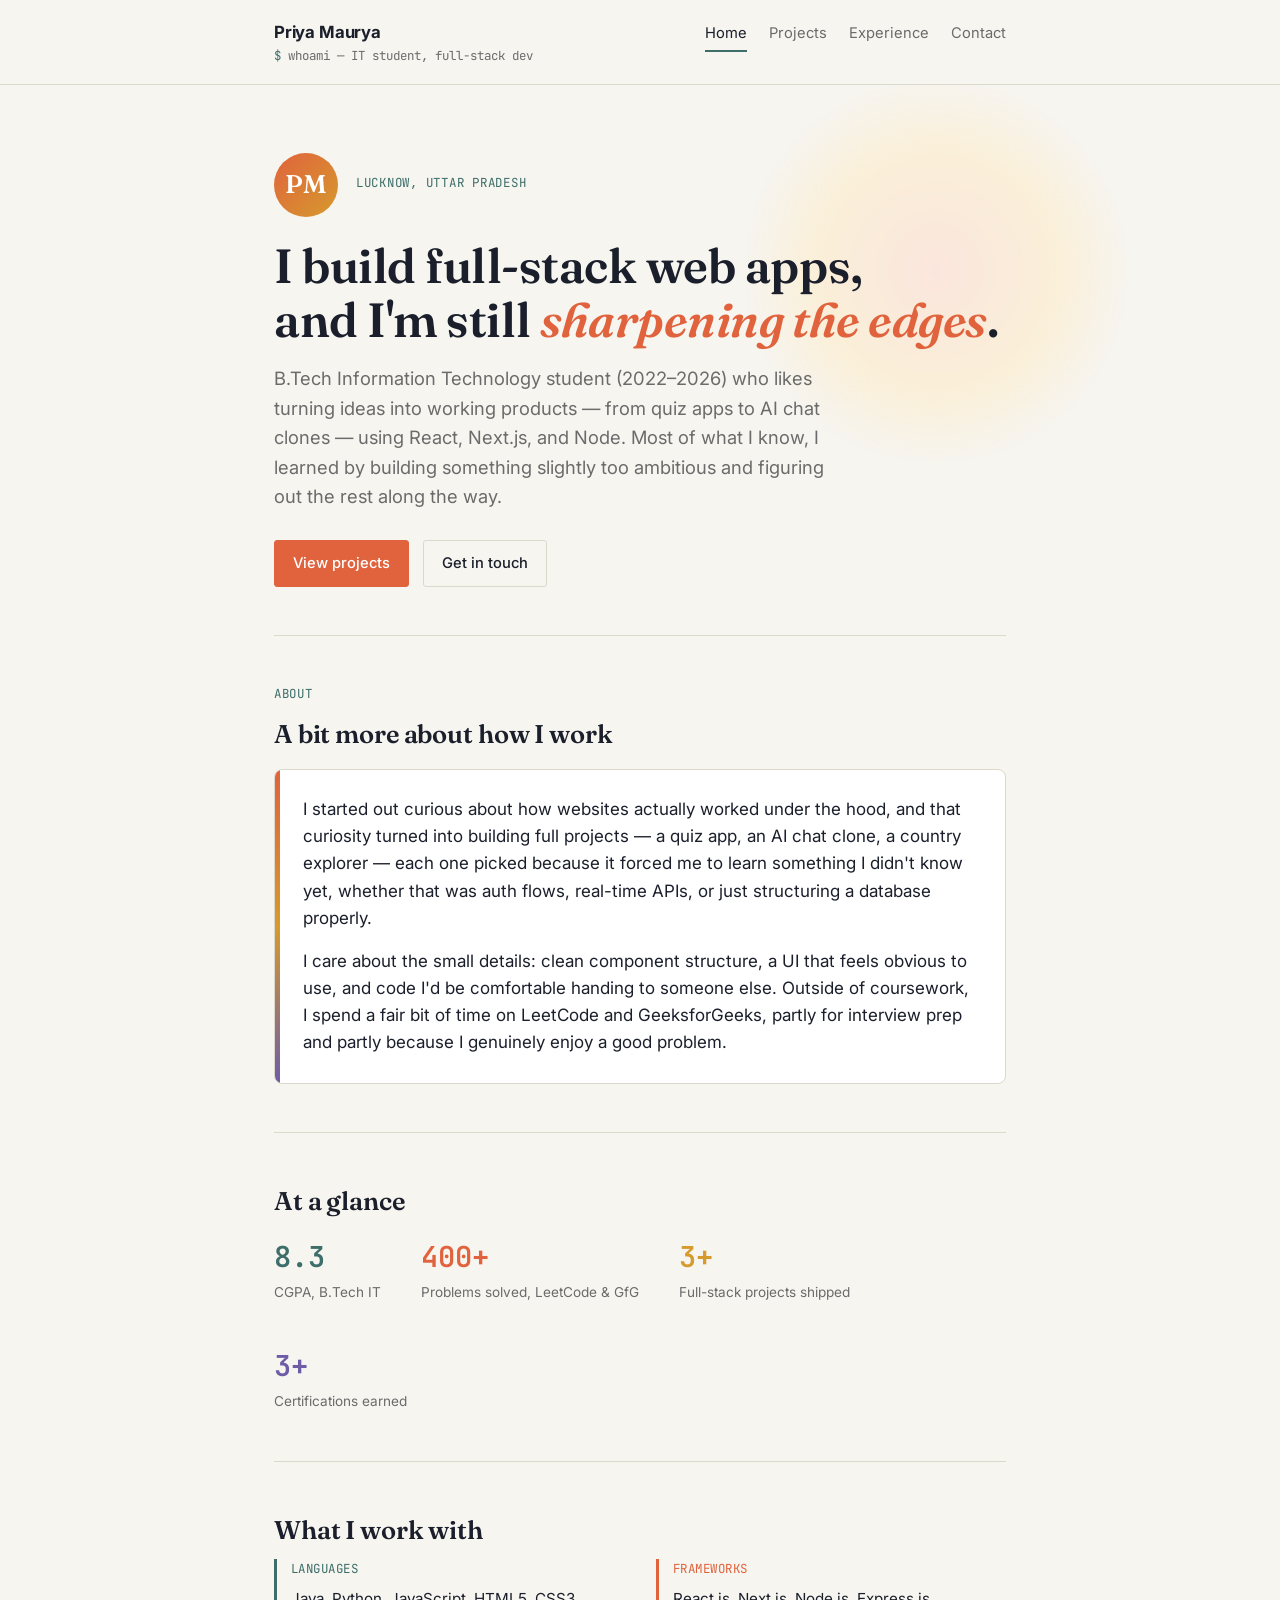
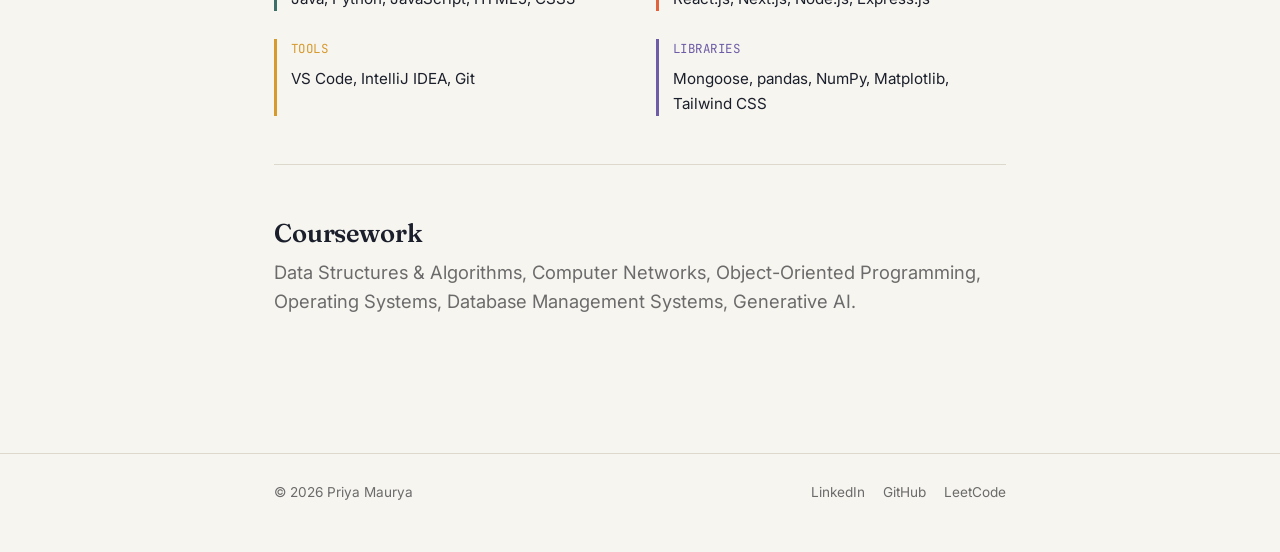
==== index.html @ aa79df45 "Add files via upload" ====
<!DOCTYPE html>
<html lang="en">
<head>
<meta charset="UTF-8">
<meta name="viewport" content="width=device-width, initial-scale=1.0">
<title>Priya Maurya — Software Developer</title>
<link rel="preconnect" href="https://fonts.googleapis.com">
<link href="https://fonts.googleapis.com/css2?family=Inter:wght@400;500;600;700&family=Fraunces:ital,opsz,wght@0,9..144,500;0,9..144,600;1,9..144,500&family=JetBrains+Mono:wght@400;500;600&display=swap" rel="stylesheet">
<link rel="stylesheet" href="style.css">
</head>
<body>

<header class="site">
  <div class="header-inner">
    <div>
      <div class="brand">Priya Maurya</div>
      <div class="statusline"><span class="prompt">$</span> whoami &mdash; IT student, full-stack dev</div>
    </div>
    <nav class="site">
      <a href="index.html" class="active">Home</a>
      <a href="projects.html">Projects</a>
      <a href="experience.html">Experience</a>
      <a href="contact.html">Contact</a>
    </nav>
  </div>
</header>

<main>
  <div class="shell">

    <section class="hero">
      <div style="display:flex; gap:18px; align-items:center; margin-bottom:22px;">
        <div class="badge">PM</div>
        <div>
          <p class="eyebrow" style="margin-bottom:4px;">Lucknow, Uttar Pradesh</p>
        </div>
      </div>
      <h1>I build full-stack web apps,<br>and I'm still <em>sharpening the edges</em>.</h1>
      <p class="lede">B.Tech Information Technology student (2022&ndash;2026) who likes turning ideas into working products &mdash; from quiz apps to AI chat clones &mdash; using React, Next.js, and Node. Most of what I know, I learned by building something slightly too ambitious and figuring out the rest along the way.</p>
      <div class="btn-row">
        <a class="btn primary" href="projects.html">View projects</a>
        <a class="btn ghost" href="contact.html">Get in touch</a>
      </div>
    </section>

    <hr class="rule">

    <section>
      <p class="eyebrow">About</p>
      <h2 style="margin-bottom:14px;">A bit more about how I work</h2>
      <div class="callout">
        <p>I started out curious about how websites actually worked under the hood, and that curiosity turned into building full projects &mdash; a quiz app, an AI chat clone, a country explorer &mdash; each one picked because it forced me to learn something I didn't know yet, whether that was auth flows, real-time APIs, or just structuring a database properly.</p>
        <p>I care about the small details: clean component structure, a UI that feels obvious to use, and code I'd be comfortable handing to someone else. Outside of coursework, I spend a fair bit of time on LeetCode and GeeksforGeeks, partly for interview prep and partly because I genuinely enjoy a good problem.</p>
      </div>
    </section>

    <hr class="rule">

    <section>
      <h2>At a glance</h2>
      <div class="stat-strip">
        <div class="stat s-teal">
          <div class="num">8.3</div>
          <div class="label">CGPA, B.Tech IT</div>
        </div>
        <div class="stat s-coral">
          <div class="num">400+</div>
          <div class="label">Problems solved, LeetCode &amp; GfG</div>
        </div>
        <div class="stat s-amber">
          <div class="num">3+</div>
          <div class="label">Full-stack projects shipped</div>
        </div>
        <div class="stat s-lavender">
          <div class="num">3+</div>
          <div class="label">Certifications earned</div>
        </div>
      </div>
    </section>

    <hr class="rule">

    <section>
      <h2>What I work with</h2>
      <div class="skills-grid">
        <div class="skill-cat c-teal">
          <div class="label">Languages</div>
          <div class="items">Java, Python, JavaScript, HTML5, CSS3</div>
        </div>
        <div class="skill-cat c-coral">
          <div class="label">Frameworks</div>
          <div class="items">React.js, Next.js, Node.js, Express.js</div>
        </div>
        <div class="skill-cat c-amber">
          <div class="label">Tools</div>
          <div class="items">VS Code, IntelliJ IDEA, Git</div>
        </div>
        <div class="skill-cat c-lavender">
          <div class="label">Libraries</div>
          <div class="items">Mongoose, pandas, NumPy, Matplotlib, Tailwind CSS</div>
        </div>
      </div>
    </section>

    <hr class="rule">

    <section>
      <h2>Coursework</h2>
      <p class="lede" style="max-width:100%;">Data Structures &amp; Algorithms, Computer Networks, Object-Oriented Programming, Operating Systems, Database Management Systems, Generative AI.</p>
    </section>

  </div>
</main>

<footer class="site">
  <div class="footer-inner">
    <span>&copy; 2026 Priya Maurya</span>
    <div class="footer-links">
      <a href="https://linkedin.com" target="_blank" rel="noopener">LinkedIn</a>
      <a href="https://github.com" target="_blank" rel="noopener">GitHub</a>
      <a href="https://leetcode.com" target="_blank" rel="noopener">LeetCode</a>
    </div>
  </div>
</footer>

</body>
</html>
---- style.css ----
/* ===== Tokens ===== */
:root {
  --ink: #1A1F2B;
  --bg: #F7F5F0;
  --bg-raised: #FFFFFF;
  --accent: #3D6E6A;
  --accent-soft: #E4ECEA;
  --coral: #E0633D;
  --coral-soft: #FBE6DD;
  --amber: #D69A2D;
  --amber-soft: #FAEFD8;
  --lavender: #6E5DA6;
  --lavender-soft: #EBE6F5;
  --gray: #6B6B6B;
  --rule: #DDD8CC;
  --max-w: 780px;
}

@font-face {
  font-family: 'sys-mono';
  src: local('JetBrains Mono');
}

* { box-sizing: border-box; }

html { scroll-behavior: smooth; }

body {
  margin: 0;
  background: var(--bg);
  color: var(--ink);
  font-family: 'Inter', -apple-system, BlinkMacSystemFont, 'Segoe UI', sans-serif;
  font-size: 17px;
  line-height: 1.6;
  -webkit-font-smoothing: antialiased;
}

.mono {
  font-family: 'JetBrains Mono', 'SFMono-Regular', Consolas, monospace;
}

.display {
  font-family: 'Fraunces', 'Georgia', serif;
}

a { color: inherit; text-decoration: none; }

img { max-width: 100%; display: block; }

/* ===== Layout shell ===== */
.shell {
  max-width: var(--max-w);
  margin: 0 auto;
  padding: 0 24px;
}

/* ===== Header / nav ===== */
header.site {
  border-bottom: 1px solid var(--rule);
  background: var(--bg);
  position: sticky;
  top: 0;
  z-index: 10;
}

.header-inner {
  max-width: var(--max-w);
  margin: 0 auto;
  padding: 18px 24px;
  display: flex;
  align-items: baseline;
  justify-content: space-between;
  gap: 16px;
  flex-wrap: wrap;
}

.brand {
  font-weight: 700;
  font-size: 1.05rem;
  letter-spacing: -0.01em;
}

.statusline {
  font-family: 'JetBrains Mono', monospace;
  font-size: 0.78rem;
  color: var(--gray);
}

.statusline .prompt { color: var(--accent); }

nav.site {
  display: flex;
  gap: 22px;
  font-size: 0.92rem;
}

nav.site a {
  color: var(--gray);
  padding: 4px 0;
  border-bottom: 2px solid transparent;
  transition: color 0.15s ease, border-color 0.15s ease;
}

nav.site a:hover,
nav.site a.active {
  color: var(--ink);
  border-bottom-color: var(--accent);
}

/* ===== Footer ===== */
footer.site {
  border-top: 1px solid var(--rule);
  margin-top: 80px;
}

.footer-inner {
  max-width: var(--max-w);
  margin: 0 auto;
  padding: 28px 24px 48px;
  display: flex;
  justify-content: space-between;
  align-items: center;
  flex-wrap: wrap;
  gap: 12px;
  font-size: 0.85rem;
  color: var(--gray);
}

.footer-links {
  display: flex;
  gap: 18px;
}

.footer-links a:hover { color: var(--accent); }

/* ===== Generic blocks ===== */
main {
  padding: 56px 0 40px;
}

.hero {
  position: relative;
  padding-top: 12px;
}

.hero::before {
  content: "";
  position: absolute;
  top: -60px;
  right: -120px;
  width: 380px;
  height: 380px;
  background: radial-gradient(circle, var(--coral-soft) 0%, var(--amber-soft) 45%, transparent 72%);
  filter: blur(2px);
  z-index: -1;
  pointer-events: none;
}

.eyebrow {
  font-family: 'JetBrains Mono', monospace;
  font-size: 0.78rem;
  letter-spacing: 0.06em;
  text-transform: uppercase;
  color: var(--accent);
  margin: 0 0 10px;
}

h1 {
  font-family: 'Fraunces', 'Georgia', serif;
  font-weight: 600;
  font-size: clamp(2.1rem, 5vw, 3rem);
  line-height: 1.12;
  letter-spacing: -0.01em;
  margin: 0 0 18px;
}

h1 em {
  font-style: italic;
  color: var(--coral);
}

h2 {
  font-family: 'Fraunces', 'Georgia', serif;
  font-weight: 600;
  font-size: 1.6rem;
  letter-spacing: -0.005em;
  margin: 0 0 4px;
}

h3 {
  font-size: 1.08rem;
  margin: 0 0 2px;
}

p { margin: 0 0 16px; color: var(--ink); }

.lede {
  font-size: 1.15rem;
  color: var(--gray);
  max-width: 560px;
}

.rule {
  border: none;
  border-top: 1px solid var(--rule);
  margin: 48px 0;
}

section + section { margin-top: 48px; }

/* ===== Buttons / links-as-CTA ===== */
.btn-row {
  display: flex;
  gap: 14px;
  flex-wrap: wrap;
  margin-top: 28px;
}

.btn {
  display: inline-flex;
  align-items: center;
  gap: 8px;
  padding: 11px 18px;
  border: 1px solid var(--ink);
  border-radius: 3px;
  font-size: 0.92rem;
  font-weight: 500;
  transition: background 0.15s ease, color 0.15s ease;
}

.btn.primary {
  background: var(--coral);
  color: #FFFFFF;
  border-color: var(--coral);
}

.btn.primary:hover { background: #C8502E; border-color: #C8502E; }

.btn.ghost {
  border-color: var(--rule);
  color: var(--ink);
}

.btn.ghost:hover { border-color: var(--accent); color: var(--accent); }

/* ===== Cards / list rows ===== */
.row {
  display: flex;
  justify-content: space-between;
  align-items: baseline;
  gap: 16px;
  padding: 22px 0;
  border-bottom: 1px solid var(--rule);
}

.row:first-of-type { border-top: 1px solid var(--rule); }

.row .meta {
  font-family: 'JetBrains Mono', monospace;
  font-size: 0.78rem;
  color: var(--gray);
  white-space: nowrap;
}

.tag-row {
  display: flex;
  gap: 8px;
  flex-wrap: wrap;
  margin: 10px 0 0;
}

.tag {
  font-family: 'JetBrains Mono', monospace;
  font-size: 0.74rem;
  background: var(--accent-soft);
  color: var(--accent);
  padding: 4px 9px;
  border-radius: 3px;
}

.tag.t-coral { background: var(--coral-soft); color: var(--coral); }
.tag.t-amber { background: var(--amber-soft); color: var(--amber); }
.tag.t-lavender { background: var(--lavender-soft); color: var(--lavender); }

.callout {
  background: var(--bg-raised);
  border: 1px solid var(--rule);
  border-radius: 8px;
  padding: 26px 28px;
  position: relative;
  overflow: hidden;
}

.callout::before {
  content: "";
  position: absolute;
  top: 0;
  left: 0;
  width: 5px;
  height: 100%;
  background: linear-gradient(180deg, var(--coral), var(--amber), var(--lavender));
}

.callout p:last-child { margin-bottom: 0; }

.project-block {
  padding: 28px 0 28px 18px;
  border-bottom: 1px solid var(--rule);
  border-left: 3px solid var(--proj-color, var(--accent));
}

.project-block:first-of-type { border-top: 1px solid var(--rule); }

.project-block.p-coral { --proj-color: var(--coral); }
.project-block.p-amber { --proj-color: var(--amber); }
.project-block.p-lavender { --proj-color: var(--lavender); }

.project-head {
  display: flex;
  justify-content: space-between;
  align-items: baseline;
  gap: 16px;
  flex-wrap: wrap;
}

.project-date {
  font-family: 'JetBrains Mono', monospace;
  font-size: 0.78rem;
  color: var(--gray);
  white-space: nowrap;
}

ul.bullets {
  margin: 12px 0 0;
  padding-left: 20px;
}

ul.bullets li {
  margin-bottom: 8px;
  color: var(--ink);
}

/* ===== Skills grid ===== */
.skills-grid {
  display: grid;
  grid-template-columns: repeat(2, 1fr);
  gap: 28px 32px;
  margin-top: 8px;
}

.skill-cat {
  border-left: 3px solid var(--cat-color, var(--accent));
  padding-left: 14px;
}

.skill-cat .label {
  font-family: 'JetBrains Mono', monospace;
  font-size: 0.78rem;
  text-transform: uppercase;
  letter-spacing: 0.04em;
  color: var(--cat-color, var(--gray));
  margin-bottom: 8px;
}

.skill-cat .items {
  color: var(--ink);
  font-size: 0.95rem;
}

.skill-cat.c-teal { --cat-color: var(--accent); }
.skill-cat.c-coral { --cat-color: var(--coral); }
.skill-cat.c-amber { --cat-color: var(--amber); }
.skill-cat.c-lavender { --cat-color: var(--lavender); }

/* ===== Stat strip ===== */
.stat-strip {
  display: flex;
  gap: 40px;
  flex-wrap: wrap;
  margin-top: 12px;
}

.stat .num {
  font-family: 'JetBrains Mono', monospace;
  font-size: 1.8rem;
  color: var(--stat-color, var(--accent));
  font-weight: 600;
}

.stat .label {
  font-size: 0.85rem;
  color: var(--gray);
  margin-top: 2px;
}

.stat.s-teal { --stat-color: var(--accent); }
.stat.s-coral { --stat-color: var(--coral); }
.stat.s-amber { --stat-color: var(--amber); }
.stat.s-lavender { --stat-color: var(--lavender); }

/* ===== Contact page ===== */
.contact-grid {
  display: grid;
  gap: 0;
  margin-top: 8px;
}

.contact-row {
  display: flex;
  justify-content: space-between;
  align-items: center;
  padding: 18px 0;
  border-bottom: 1px solid var(--rule);
}

.contact-row:first-of-type { border-top: 1px solid var(--rule); }

.contact-row .label {
  font-family: 'JetBrains Mono', monospace;
  font-size: 0.8rem;
  color: var(--gray);
}

.contact-row .value { font-size: 1rem; }

.contact-row a:hover { color: var(--accent); }

/* ===== Avatar badge ===== */
.badge {
  width: 64px;
  height: 64px;
  border-radius: 50%;
  background: linear-gradient(135deg, var(--coral), var(--amber));
  color: #FFFFFF;
  font-family: 'Fraunces', serif;
  font-size: 1.6rem;
  font-weight: 600;
  display: flex;
  align-items: center;
  justify-content: center;
  flex-shrink: 0;
}

/* ===== Responsive ===== */
@media (max-width: 600px) {
  .skills-grid { grid-template-columns: 1fr; }
  .header-inner { flex-direction: column; align-items: flex-start; gap: 8px; }
  nav.site { gap: 16px; font-size: 0.88rem; }
  .row, .project-head { flex-direction: column; align-items: flex-start; gap: 4px; }
  .callout { padding: 20px 20px 20px 24px; }
  .hero::before { width: 240px; height: 240px; top: -40px; right: -80px; }
}

/* ===== Reduced motion ===== */
@media (prefers-reduced-motion: reduce) {
  html { scroll-behavior: auto; }
  * { transition: none !important; }
}

/* ===== Focus visibility ===== */
a:focus-visible, button:focus-visible {
  outline: 2px solid var(--accent);
  outline-offset: 2px;
}
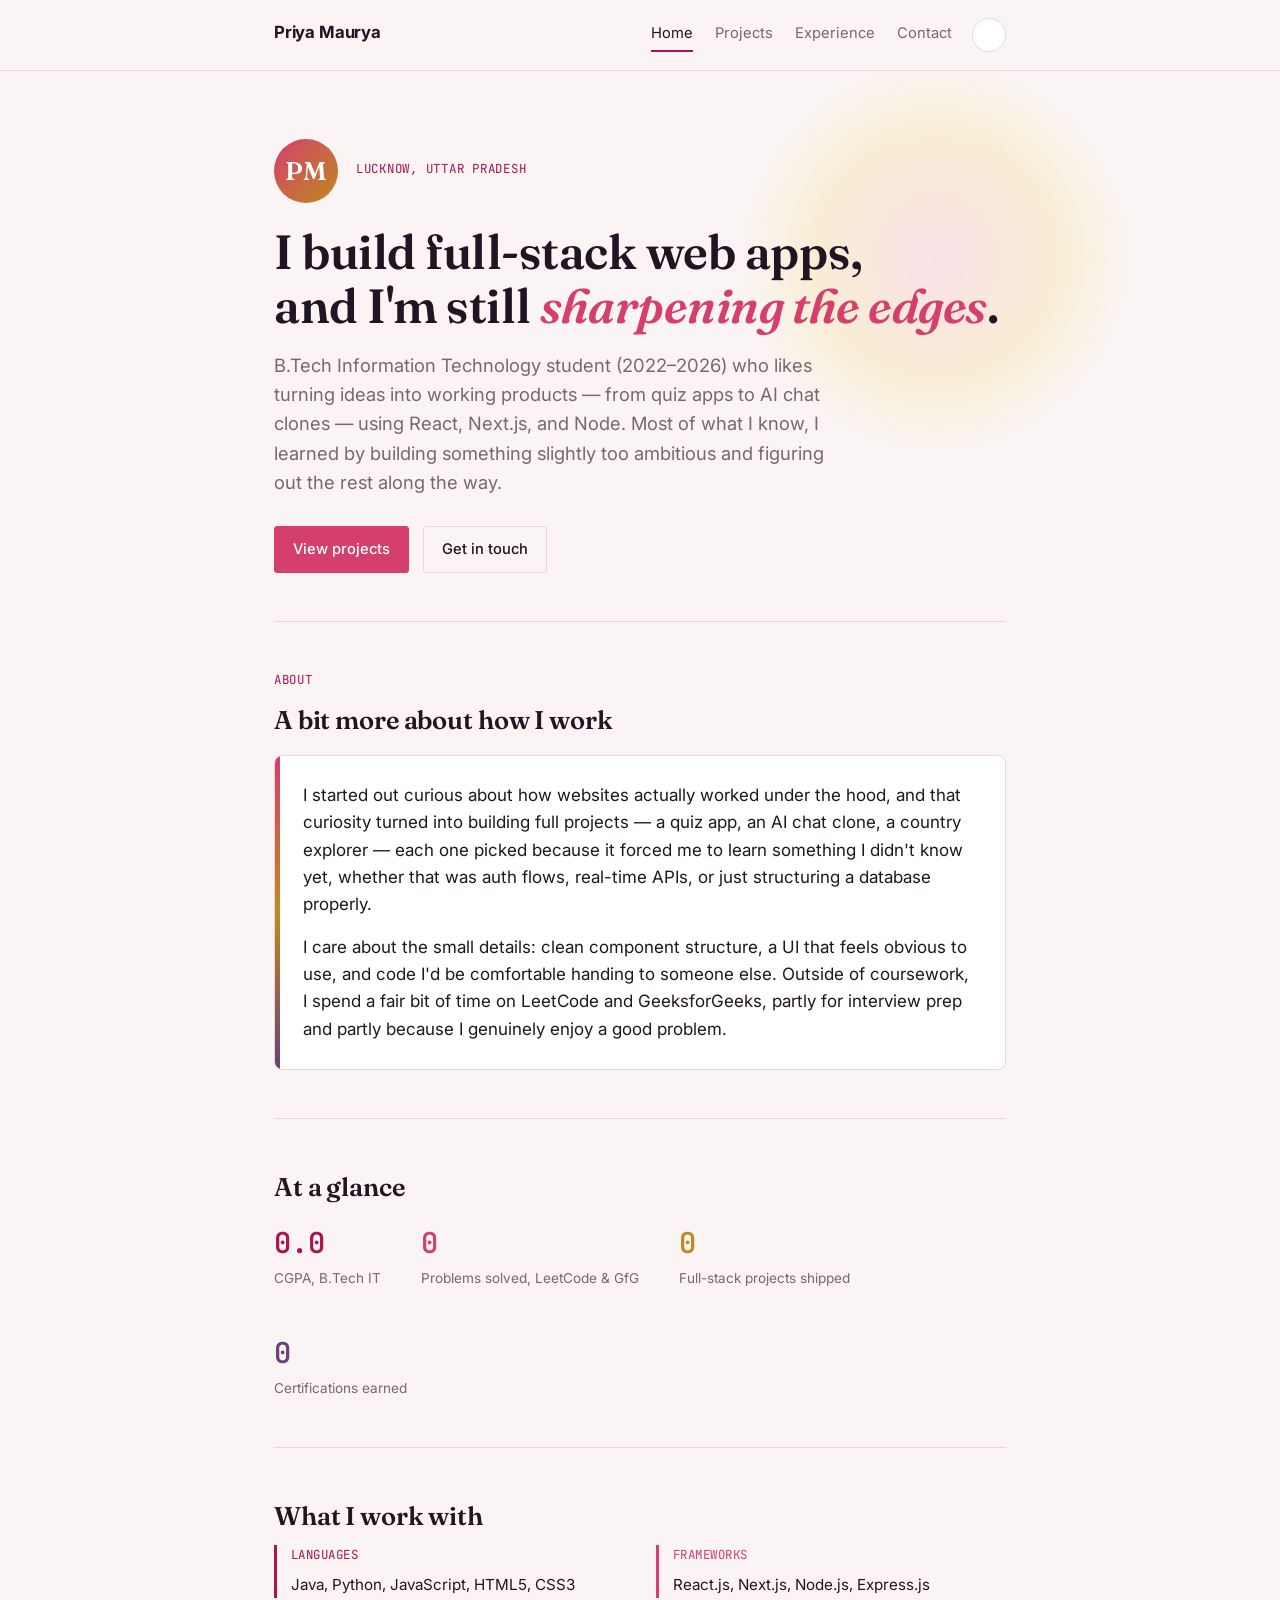
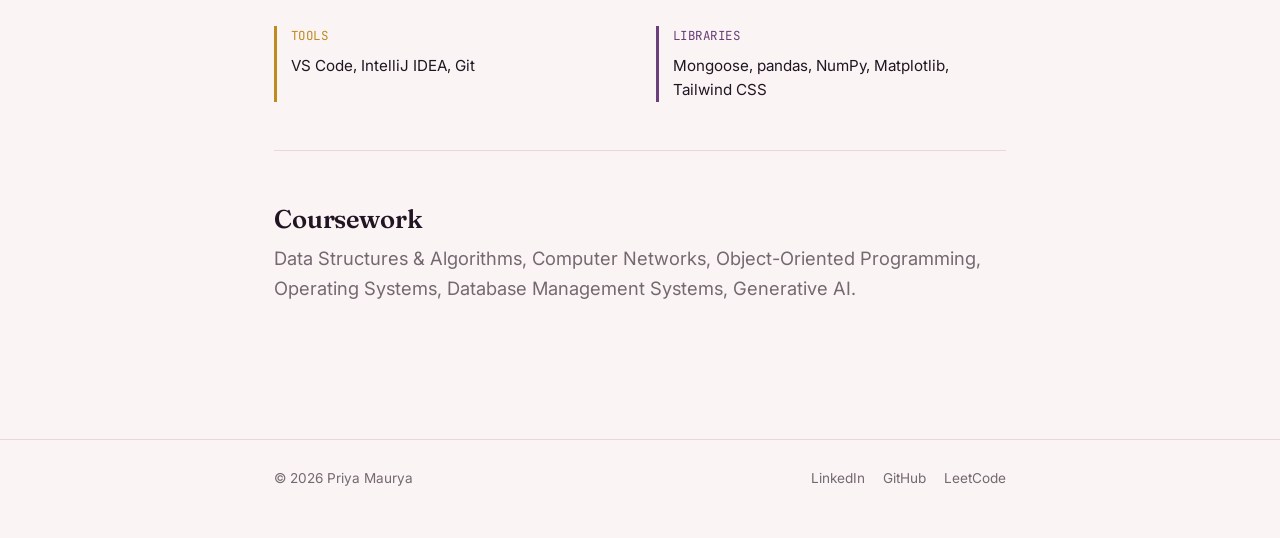
==== commit 032912ad: "Implement theme toggle and update footer links Added theme toggle functionality and updated footer e" ====
--- a/index.html
+++ b/index.html
@@ -7,6 +7,16 @@
 <link rel="preconnect" href="https://fonts.googleapis.com">
 <link href="https://fonts.googleapis.com/css2?family=Inter:wght@400;500;600;700&family=Fraunces:ital,opsz,wght@0,9..144,500;0,9..144,600;1,9..144,500&family=JetBrains+Mono:wght@400;500;600&display=swap" rel="stylesheet">
 <link rel="stylesheet" href="style.css">
+<script>
+  (function () {
+    try {
+      var saved = localStorage.getItem('portfolio-theme');
+      var prefersDark = window.matchMedia && window.matchMedia('(prefers-color-scheme: dark)').matches;
+      var theme = saved || (prefersDark ? 'dark' : 'light');
+      if (theme === 'dark') document.documentElement.setAttribute('data-theme', 'dark');
+    } catch (e) {}
+  })();
+</script>
 </head>
 <body>
 
@@ -14,14 +24,17 @@
   <div class="header-inner">
     <div>
       <div class="brand">Priya Maurya</div>
-      <div class="statusline"><span class="prompt">$</span> whoami &mdash; IT student, full-stack dev</div>
+      <div class="statusline" data-typing="whoami — IT student, full-stack dev"></div>
     </div>
-    <nav class="site">
-      <a href="index.html" class="active">Home</a>
-      <a href="projects.html">Projects</a>
-      <a href="experience.html">Experience</a>
-      <a href="contact.html">Contact</a>
-    </nav>
+    <div class="nav-row">
+      <nav class="site">
+        <a href="index.html" class="active">Home</a>
+        <a href="projects.html">Projects</a>
+        <a href="experience.html">Experience</a>
+        <a href="contact.html">Contact</a>
+      </nav>
+      <button class="theme-toggle" aria-label="Switch to dark mode"></button>
+    </div>
   </div>
 </header>
 
@@ -60,19 +73,19 @@
       <h2>At a glance</h2>
       <div class="stat-strip">
         <div class="stat s-teal">
-          <div class="num">8.3</div>
+          <div class="num" data-count="8.3">0.0</div>
           <div class="label">CGPA, B.Tech IT</div>
         </div>
         <div class="stat s-coral">
-          <div class="num">400+</div>
+          <div class="num" data-count="400" data-suffix="+">0</div>
           <div class="label">Problems solved, LeetCode &amp; GfG</div>
         </div>
         <div class="stat s-amber">
-          <div class="num">3+</div>
+          <div class="num" data-count="5" data-suffix="+">0</div>
           <div class="label">Full-stack projects shipped</div>
         </div>
         <div class="stat s-lavender">
-          <div class="num">3+</div>
+          <div class="num" data-count="6" data-suffix="+">0</div>
           <div class="label">Certifications earned</div>
         </div>
       </div>
@@ -115,6 +128,7 @@
 <footer class="site">
   <div class="footer-inner">
     <span>&copy; 2026 Priya Maurya</span>
+    <span class="footer-ticker" data-ticker></span>
     <div class="footer-links">
       <a href="https://linkedin.com" target="_blank" rel="noopener">LinkedIn</a>
       <a href="https://github.com" target="_blank" rel="noopener">GitHub</a>
@@ -123,5 +137,6 @@
   </div>
 </footer>
 
+<script src="script.js"></script>
 </body>
-</html>+</html>
--- a/style.css
+++ b/style.css
@@ -1,19 +1,34 @@
-/* ===== Tokens ===== */
 :root {
-  --ink: #1A1F2B;
-  --bg: #F7F5F0;
+  --ink: #211523;
+  --bg: #FAF5F4;
   --bg-raised: #FFFFFF;
-  --accent: #3D6E6A;
-  --accent-soft: #E4ECEA;
-  --coral: #E0633D;
-  --coral-soft: #FBE6DD;
-  --amber: #D69A2D;
-  --amber-soft: #FAEFD8;
-  --lavender: #6E5DA6;
-  --lavender-soft: #EBE6F5;
-  --gray: #6B6B6B;
-  --rule: #DDD8CC;
+  --accent: #A8154F;
+  --accent-soft: #F7DCE4;
+  --coral: #D43F6E;
+  --coral-soft: #FBE1E8;
+  --amber: #BF8A1F;
+  --amber-soft: #F8EDD4;
+  --lavender: #6B3F7A;
+  --lavender-soft: #EDE0F0;
+  --gray: #756871;
+  --rule: #E8D7DB;
   --max-w: 780px;
+}
+
+[data-theme="dark"] {
+  --ink: #F3E9EE;
+  --bg: #1C1218;
+  --bg-raised: #271A22;
+  --accent: #E8487C;
+  --accent-soft: #3A1F2B;
+  --coral: #F0698F;
+  --coral-soft: #3D2230;
+  --amber: #E0B454;
+  --amber-soft: #3A2D17;
+  --lavender: #A876BD;
+  --lavender-soft: #312038;
+  --gray: #B09AA8;
+  --rule: #3A2832;
 }
 
 @font-face {
@@ -33,6 +48,7 @@
   font-size: 17px;
   line-height: 1.6;
   -webkit-font-smoothing: antialiased;
+  transition: background 0.25s ease, color 0.25s ease;
 }
 
 .mono {
@@ -47,14 +63,12 @@
 
 img { max-width: 100%; display: block; }
 
-/* ===== Layout shell ===== */
 .shell {
   max-width: var(--max-w);
   margin: 0 auto;
   padding: 0 24px;
 }
 
-/* ===== Header / nav ===== */
 header.site {
   border-bottom: 1px solid var(--rule);
   background: var(--bg);
@@ -88,6 +102,19 @@
 
 .statusline .prompt { color: var(--accent); }
 
+.type-cursor {
+  display: inline-block;
+  width: 2px;
+  background: var(--accent);
+  margin-left: 1px;
+  animation: blink 1s step-end infinite;
+}
+
+@keyframes blink {
+  0%, 50% { opacity: 1; }
+  50.01%, 100% { opacity: 0; }
+}
+
 nav.site {
   display: flex;
   gap: 22px;
@@ -107,7 +134,31 @@
   border-bottom-color: var(--accent);
 }
 
-/* ===== Footer ===== */
+.theme-toggle {
+  width: 34px;
+  height: 34px;
+  border: 1px solid var(--rule);
+  border-radius: 50%;
+  background: var(--bg-raised);
+  color: var(--ink);
+  display: flex;
+  align-items: center;
+  justify-content: center;
+  cursor: pointer;
+  flex-shrink: 0;
+  transition: border-color 0.15s ease, transform 0.15s ease;
+}
+
+.theme-toggle:hover { border-color: var(--accent); transform: scale(1.06); }
+
+.theme-toggle svg { width: 16px; height: 16px; }
+
+.nav-row {
+  display: flex;
+  align-items: center;
+  gap: 20px;
+}
+
 footer.site {
   border-top: 1px solid var(--rule);
   margin-top: 80px;
@@ -133,7 +184,31 @@
 
 .footer-links a:hover { color: var(--accent); }
 
-/* ===== Generic blocks ===== */
+.footer-ticker {
+  font-family: 'JetBrains Mono', monospace;
+  font-size: 0.78rem;
+  color: var(--gray);
+}
+
+.footer-ticker .dot {
+  display: inline-block;
+  width: 6px;
+  height: 6px;
+  border-radius: 50%;
+  background: var(--accent);
+  margin-right: 7px;
+  animation: pulse 1.8s ease-in-out infinite;
+}
+
+@keyframes pulse {
+  0%, 100% { opacity: 1; }
+  50% { opacity: 0.35; }
+}
+
+@media (prefers-reduced-motion: reduce) {
+  .footer-ticker .dot { animation: none; }
+}
+
 main {
   padding: 56px 0 40px;
 }
@@ -208,7 +283,21 @@
 
 section + section { margin-top: 48px; }
 
-/* ===== Buttons / links-as-CTA ===== */
+.reveal {
+  opacity: 0;
+  transform: translateY(18px);
+  transition: opacity 0.6s ease, transform 0.6s ease;
+}
+
+.reveal.is-visible {
+  opacity: 1;
+  transform: translateY(0);
+}
+
+@media (prefers-reduced-motion: reduce) {
+  .reveal { opacity: 1; transform: none; transition: none; }
+}
+
 .btn-row {
   display: flex;
   gap: 14px;
@@ -234,7 +323,7 @@
   border-color: var(--coral);
 }
 
-.btn.primary:hover { background: #C8502E; border-color: #C8502E; }
+.btn.primary:hover { background: #8A1140; border-color: #8A1140; }
 
 .btn.ghost {
   border-color: var(--rule);
@@ -243,7 +332,6 @@
 
 .btn.ghost:hover { border-color: var(--accent); color: var(--accent); }
 
-/* ===== Cards / list rows ===== */
 .row {
   display: flex;
   justify-content: space-between;
@@ -339,8 +427,6 @@
   margin-bottom: 8px;
   color: var(--ink);
 }
-
-/* ===== Skills grid ===== */
 .skills-grid {
   display: grid;
   grid-template-columns: repeat(2, 1fr);
@@ -372,7 +458,6 @@
 .skill-cat.c-amber { --cat-color: var(--amber); }
 .skill-cat.c-lavender { --cat-color: var(--lavender); }
 
-/* ===== Stat strip ===== */
 .stat-strip {
   display: flex;
   gap: 40px;
@@ -398,7 +483,6 @@
 .stat.s-amber { --stat-color: var(--amber); }
 .stat.s-lavender { --stat-color: var(--lavender); }
 
-/* ===== Contact page ===== */
 .contact-grid {
   display: grid;
   gap: 0;
@@ -425,7 +509,42 @@
 
 .contact-row a:hover { color: var(--accent); }
 
-/* ===== Avatar badge ===== */
+.copy-btn {
+  border: 1px solid var(--rule);
+  background: var(--bg-raised);
+  color: var(--gray);
+  font-family: 'JetBrains Mono', monospace;
+  font-size: 0.7rem;
+  padding: 4px 9px;
+  border-radius: 3px;
+  cursor: pointer;
+  margin-left: 10px;
+  transition: border-color 0.15s ease, color 0.15s ease;
+}
+
+.copy-btn:hover { border-color: var(--accent); color: var(--accent); }
+
+.toast {
+  position: fixed;
+  bottom: 28px;
+  left: 50%;
+  transform: translate(-50%, 12px);
+  background: var(--ink);
+  color: var(--bg);
+  font-size: 0.88rem;
+  padding: 10px 18px;
+  border-radius: 6px;
+  opacity: 0;
+  pointer-events: none;
+  transition: opacity 0.2s ease, transform 0.2s ease;
+  z-index: 50;
+}
+
+.toast.is-shown {
+  opacity: 1;
+  transform: translate(-50%, 0);
+}
+
 .badge {
   width: 64px;
   height: 64px;
@@ -441,7 +560,6 @@
   flex-shrink: 0;
 }
 
-/* ===== Responsive ===== */
 @media (max-width: 600px) {
   .skills-grid { grid-template-columns: 1fr; }
   .header-inner { flex-direction: column; align-items: flex-start; gap: 8px; }
@@ -451,14 +569,12 @@
   .hero::before { width: 240px; height: 240px; top: -40px; right: -80px; }
 }
 
-/* ===== Reduced motion ===== */
 @media (prefers-reduced-motion: reduce) {
   html { scroll-behavior: auto; }
   * { transition: none !important; }
 }
 
-/* ===== Focus visibility ===== */
 a:focus-visible, button:focus-visible {
   outline: 2px solid var(--accent);
   outline-offset: 2px;
-}+}
